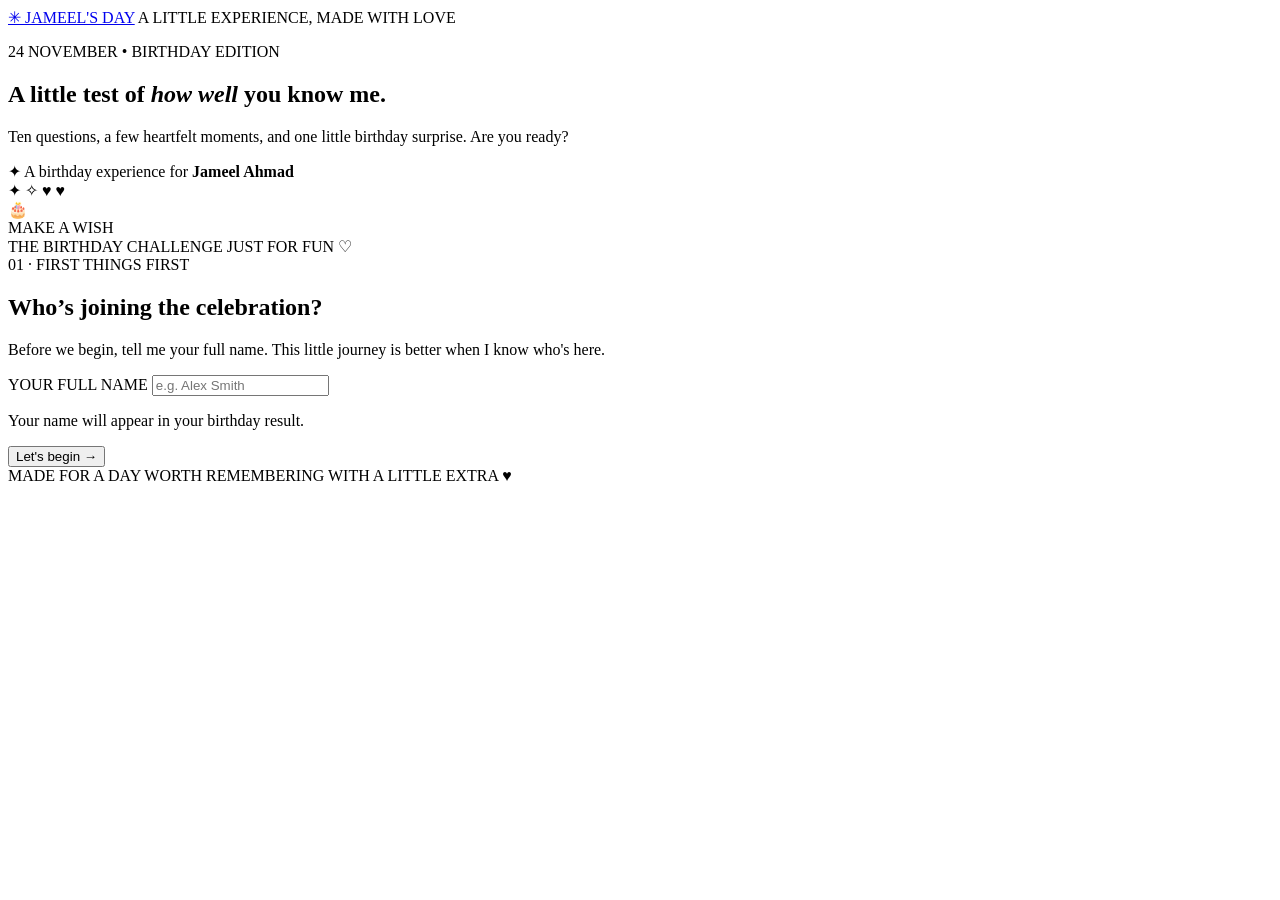
==== index.html @ 06c13abf "Create birthday experience website" ====
<!doctype html>
<html lang="en">
<head>
  <meta charset="utf-8">
  <meta name="viewport" content="width=device-width, initial-scale=1">
  <meta name="theme-color" content="#fff8f3">
  <meta name="description" content="A little birthday experience made for Jameel Ahmad.">
  <title>Jameel's Birthday — A Little Something Special</title>
  <link rel="preconnect" href="https://fonts.googleapis.com">
  <link rel="preconnect" href="https://fonts.gstatic.com" crossorigin>
  <link href="https://fonts.googleapis.com/css2?family=DM+Sans:wght@400;500;600;700&family=Playfair+Display:wght@500;600;700&display=swap" rel="stylesheet">
  <link rel="stylesheet" href="style.css">
  <script src="script.js" defer></script>
</head>
<body>
  <div class="ambient ambient-one"></div>
  <div class="ambient ambient-two"></div>
  <div id="confetti" class="confetti-layer" aria-hidden="true"></div>

  <div class="site-shell">
    <header class="topbar">
      <a class="wordmark" href="#" aria-label="Jameel's birthday home"><span class="wordmark-icon">✳</span> JAMEEL'S DAY</a>
      <span class="topbar-note">A LITTLE EXPERIENCE, MADE WITH LOVE</span>
    </header>

    <main>
      <section class="hero-row" aria-label="Birthday introduction">
        <div class="hero-copy">
          <p class="eyebrow"><span class="eyebrow-line"></span> 24 NOVEMBER <span class="eyebrow-dot">•</span> BIRTHDAY EDITION</p>
          <h1>A little test of <em>how well</em> you know me.</h1>
          <p class="hero-description">Ten questions, a few heartfelt moments, and one little birthday surprise. Are you ready?</p>
          <div class="hero-signature"><span class="signature-star">✦</span> A birthday experience for <strong>Jameel Ahmad</strong></div>
        </div>
        <div class="hero-art" aria-hidden="true">
          <div class="art-orbit orbit-one"></div>
          <div class="art-orbit orbit-two"></div>
          <span class="art-spark spark-one">✦</span>
          <span class="art-spark spark-two">✧</span>
          <span class="art-heart heart-one">♥</span>
          <span class="art-heart heart-two">♥</span>
          <div class="cake-plate"></div>
          <div class="cake-emoji">🎂</div>
          <div class="art-caption">MAKE A WISH</div>
        </div>
      </section>

      <section class="main-card">
        <div class="card-topline">
          <span><span class="live-dot"></span> THE BIRTHDAY CHALLENGE</span>
          <span class="card-topline-right">JUST FOR FUN <span>♡</span></span>
        </div>

        <section id="welcome-screen" class="screen active" aria-labelledby="welcome-title">
          <div class="screen-kicker">01 <span>·</span> FIRST THINGS FIRST</div>
          <h2 id="welcome-title">Who’s joining the celebration?</h2>
          <p class="section-intro">Before we begin, tell me your full name. This little journey is better when I know who's here.</p>
          <form id="welcome-form" class="name-form">
            <label for="visitor-name">YOUR FULL NAME</label>
            <input id="visitor-name" name="visitorName" type="text" maxlength="60" autocomplete="name" placeholder="e.g. Alex Smith" required>
            <p class="input-hint">Your name will appear in your birthday result.</p>
            <button class="button button-primary" type="submit">Let's begin <span>→</span></button>
          </form>
        </section>

        <section id="quiz-screen" class="screen" aria-labelledby="quiz-title" hidden>
          <div class="screen-kicker">02 <span>·</span> THE MEMORY TEST</div>
          <div class="progress-heading"><span id="quiz-count">QUESTION 1 OF 10</span><span id="quiz-percent">10%</span></div>
          <div class="progress-track"><div id="quiz-progress" class="progress-fill"></div></div>
          <h2 id="quiz-title">How well do you know Jameel?</h2>
          <p id="quiz-question" class="question-text"></p>
          <div id="quiz-options" class="options-list"></div>
          <p id="quiz-hint" class="selection-hint" aria-live="polite">Choose one answer to continue.</p>
          <div class="button-row">
            <button id="quiz-back" class="button button-quiet" type="button">← Back</button>
            <button id="quiz-next" class="button button-primary" type="button" disabled>Next question <span>→</span></button>
          </div>
        </section>

        <section id="bridge-screen" class="screen" aria-labelledby="bridge-title" hidden>
          <div class="bridge-icon">✧</div>
          <div class="screen-kicker centered">THE FIRST PART IS COMPLETE</div>
          <h2 id="bridge-title" class="centered">You made it through the memories.</h2>
          <p class="section-intro centered">Now let's leave the score behind for a moment. The next part is about appreciation, kindness, and the little things that matter.</p>
          <div class="bridge-stats"><strong id="bridge-score">0/10</strong><span>your knowledge score</span></div>
          <button id="to-care" class="button button-primary centered-button" type="button">Continue to the heart questions <span>→</span></button>
        </section>

        <section id="care-screen" class="screen" aria-labelledby="care-title" hidden>
          <div class="screen-kicker">03 <span>·</span> A LITTLE HEART CHECK</div>
          <div class="progress-heading"><span id="care-count">QUESTION 1 OF 5</span><span id="care-percent">20%</span></div>
          <div class="progress-track care-track"><div id="care-progress" class="progress-fill"></div></div>
          <h2 id="care-title">A few words from the heart.</h2>
          <p id="care-question" class="question-text"></p>
          <div id="care-options" class="options-list"></div>
          <div id="care-message-wrap" class="message-wrap" hidden>
            <label for="birthday-message">YOUR MESSAGE FOR JAMEEL</label>
            <textarea id="birthday-message" rows="4" maxlength="500" placeholder="Write a birthday wish, a favourite memory, or anything you would like him to know..."></textarea>
            <p class="input-hint">A few genuine words can mean a lot. This is optional.</p>
          </div>
          <p id="care-hint" class="selection-hint" aria-live="polite">Pick the answer that feels most like you.</p>
          <div class="button-row">
            <button id="care-back" class="button button-quiet" type="button">← Back</button>
            <button id="care-next" class="button button-primary" type="button" disabled>Next <span>→</span></button>
          </div>
        </section>

        <section id="final-screen" class="screen final-screen" aria-labelledby="final-title" hidden>
          <div class="final-flower">✿</div>
          <p class="screen-kicker centered">04 <span>·</span> THE BIRTHDAY FINALE</p>
          <p id="final-greeting" class="final-greeting">You did it!</p>
          <h2 id="final-title" class="centered">Thank you for being part of my story.</h2>
          <p id="final-score-copy" class="section-intro centered"></p>
          <div class="final-score"><span id="final-score">0/10</span><small>KNOWLEDGE SCORE</small></div>
          <div class="final-note">
            <span class="note-heart">♥</span>
            <p>More than a score, what matters is the kindness, memories, and good energy we share. Thank you for taking a moment to celebrate with me.</p>
            <strong>— Jameel Ahmad</strong>
          </div>
          <div class="final-actions">
            <button id="copy-results" class="button button-primary" type="button">Copy my answers <span>⧉</span></button>
            <button id="restart" class="button button-quiet" type="button">Start again ↻</button>
          </div>
          <p id="copy-status" class="copy-status" aria-live="polite"></p>
          <p class="privacy-note">This demo keeps answers in this browser tab only. They are not automatically sent to Jameel.</p>
        </section>
      </section>
    </main>

    <footer class="footer">
      <span>MADE FOR A DAY WORTH REMEMBERING</span>
      <span>WITH A LITTLE EXTRA ♥</span>
    </footer>
  </div>
</body>
</html>
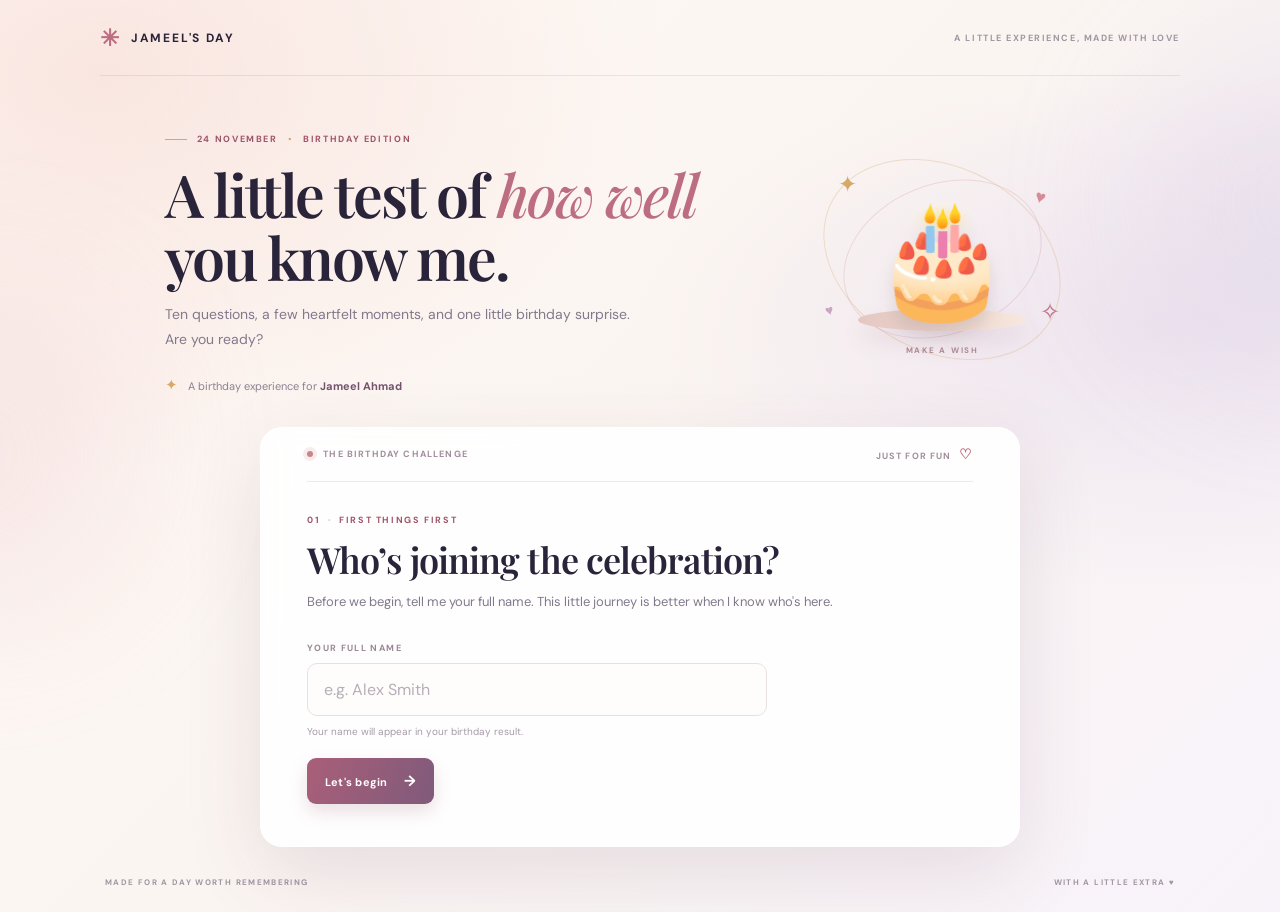
==== commit cd9a366b: "Add birthday score-saving status to final screen" ====
--- a/index.html
+++ b/index.html
@@ -121,6 +121,7 @@
             <button id="restart" class="button button-quiet" type="button">Start again ↻</button>
           </div>
           <p id="copy-status" class="copy-status" aria-live="polite"></p>
+          <p id="save-score-status" class="copy-status" aria-live="polite">Your score will be saved when online results are connected.</p>
           <p class="privacy-note">This demo keeps answers in this browser tab only. They are not automatically sent to Jameel.</p>
         </section>
       </section>
--- a/style.css
+++ b/style.css
@@ -0,0 +1,153 @@
+:root {
+  --ink: #29243a;
+  --muted: #82798c;
+  --plum: #74536f;
+  --rose: #bd6d82;
+  --rose-dark: #9f5369;
+  --gold: #d6a966;
+  --cream: #fffaf6;
+  --line: #eee5e4;
+  --white: #ffffff;
+  --shadow: 0 26px 80px rgba(83, 53, 74, .12);
+}
+* { box-sizing: border-box; }
+html { min-height: 100%; }
+body {
+  margin: 0;
+  min-height: 100vh;
+  color: var(--ink);
+  background:
+    radial-gradient(ellipse at 8% 8%, rgba(247, 222, 216, .72), transparent 34%),
+    radial-gradient(ellipse at 91% 36%, rgba(230, 218, 236, .62), transparent 32%),
+    linear-gradient(135deg, #fffaf6 0%, #fbf5f1 48%, #f8f3fa 100%);
+  font-family: "DM Sans", sans-serif;
+  overflow-x: hidden;
+}
+button, input, textarea { font: inherit; }
+button { cursor: pointer; }
+.ambient { position: fixed; z-index: -1; width: 330px; height: 330px; border-radius: 50%; filter: blur(75px); opacity: .23; pointer-events: none; }
+.ambient-one { background: #e9b7be; top: 32%; left: -190px; }
+.ambient-two { background: #c9b9df; right: -190px; top: 4%; }
+.site-shell { width: min(1080px, calc(100% - 48px)); margin: 0 auto; position: relative; }
+.topbar { height: 76px; display: flex; align-items: center; justify-content: space-between; border-bottom: 1px solid rgba(116, 83, 111, .12); }
+.wordmark { color: var(--ink); text-decoration: none; font-weight: 700; font-size: 12px; letter-spacing: .15em; display: inline-flex; align-items: center; gap: 10px; }
+.wordmark-icon { color: var(--rose); font-size: 23px; }
+.topbar-note, .footer { color: #a096a2; font-size: 9px; letter-spacing: .17em; font-weight: 700; }
+.hero-row { min-height: 310px; padding: 48px 6% 32px; display: grid; grid-template-columns: 1.25fr .75fr; align-items: center; gap: 28px; }
+.eyebrow, .screen-kicker { color: var(--rose-dark); font-size: 9px; font-weight: 700; letter-spacing: .18em; }
+.eyebrow { display: flex; align-items: center; gap: 10px; }
+.eyebrow-line { width: 22px; height: 1px; background: var(--gold); }
+.eyebrow-dot { color: var(--gold); }
+h1, h2 { font-family: "Playfair Display", Georgia, serif; font-weight: 600; }
+h1 { max-width: 580px; margin: 17px 0 14px; font-size: clamp(38px, 5vw, 59px); line-height: 1.07; letter-spacing: -.035em; }
+h1 em { color: var(--rose); font-weight: 500; }
+.hero-description { max-width: 470px; margin: 0; color: var(--muted); font-size: 14px; line-height: 1.8; }
+.hero-signature { margin-top: 22px; font-size: 11px; color: #8c8290; }
+.signature-star { color: var(--gold); margin-right: 7px; font-size: 15px; }
+.hero-signature strong { color: var(--plum); }
+.hero-art { min-height: 220px; position: relative; display: grid; place-items: center; }
+.art-orbit { position: absolute; border: 1px solid rgba(189, 109, 130, .19); border-radius: 50%; transform: rotate(-22deg); }
+.orbit-one { width: 205px; height: 150px; }
+.orbit-two { width: 250px; height: 185px; transform: rotate(28deg); border-color: rgba(214, 169, 102, .3); }
+.cake-plate { position: absolute; width: 168px; height: 22px; border-radius: 50%; background: linear-gradient(90deg, #e4c7c1, #f7e7dc); bottom: 38px; box-shadow: 0 12px 22px rgba(130, 86, 100, .12); }
+.cake-emoji { font-size: 112px; line-height: 1; z-index: 1; filter: drop-shadow(0 12px 8px rgba(80, 54, 60, .13)); animation: float 4s ease-in-out infinite; }
+.art-caption { position: absolute; bottom: 14px; color: #ad8793; letter-spacing: .22em; font-size: 8px; font-weight: 700; }
+.art-spark, .art-heart { position: absolute; z-index: 2; }
+.spark-one { color: var(--gold); font-size: 23px; top: 20px; left: 20%; }
+.spark-two { color: var(--rose); font-size: 24px; bottom: 42px; right: 16%; }
+.heart-one { color: #d78b9a; top: 36px; right: 20%; font-size: 18px; transform: rotate(15deg); }
+.heart-two { color: #c8a5c3; bottom: 50px; left: 16%; font-size: 14px; transform: rotate(-15deg); }
+@keyframes float { 0%,100% { transform: translateY(0) rotate(-2deg); } 50% { transform: translateY(-9px) rotate(2deg); } }
+.main-card { width: min(760px, 100%); margin: 0 auto 30px; background: rgba(255,255,255,.9); border: 1px solid rgba(255,255,255,.9); border-radius: 22px; box-shadow: var(--shadow); padding: 0 46px 42px; backdrop-filter: blur(14px); }
+.card-topline { display: flex; justify-content: space-between; align-items: center; height: 54px; border-bottom: 1px solid #f1e9e8; color: #a18e9a; font-size: 9px; font-weight: 700; letter-spacing: .13em; }
+.live-dot { display: inline-block; width: 6px; height: 6px; margin-right: 7px; border-radius: 50%; background: #c88689; box-shadow: 0 0 0 4px #f8eded; }
+.card-topline-right span { color: var(--rose); font-size: 14px; margin-left: 4px; }
+.screen { padding-top: 32px; animation: appear .35s ease both; }
+.screen[hidden] { display: none !important; }
+@keyframes appear { from { opacity: 0; transform: translateY(8px); } to { opacity: 1; transform: translateY(0); } }
+.screen-kicker { margin-bottom: 13px; }
+.screen-kicker span { color: var(--gold); padding: 0 4px; }
+h2 { font-size: clamp(27px, 4vw, 36px); line-height: 1.15; letter-spacing: -.025em; margin: 0 0 11px; }
+.section-intro { max-width: 560px; color: var(--muted); line-height: 1.75; font-size: 13px; margin: 0 0 25px; }
+.name-form { max-width: 460px; margin-top: 28px; }
+.name-form label, .message-wrap label { display: block; color: #9a8794; font-weight: 700; font-size: 9px; letter-spacing: .15em; margin-bottom: 9px; }
+.name-form input, .message-wrap textarea { width: 100%; border: 1px solid #e9dfe2; background: #fffdfc; color: var(--ink); border-radius: 10px; padding: 15px 16px; outline: none; transition: border .2s, box-shadow .2s; }
+.name-form input:focus, .message-wrap textarea:focus { border-color: #c88699; box-shadow: 0 0 0 4px rgba(200,134,153,.12); }
+.name-form input::placeholder, .message-wrap textarea::placeholder { color: #b7aeb7; }
+.input-hint { color: #a69aa6; font-size: 10px; margin: 8px 0 18px; line-height: 1.6; }
+.button { border: 0; border-radius: 9px; padding: 13px 18px; font-weight: 700; font-size: 11px; letter-spacing: .02em; transition: transform .2s, box-shadow .2s, background .2s; }
+.button:hover:not(:disabled) { transform: translateY(-2px); }
+.button:focus-visible, .option:focus-visible { outline: 3px solid rgba(189,109,130,.35); outline-offset: 3px; }
+.button-primary { color: white; background: linear-gradient(110deg, #a95f78, #805a7b); box-shadow: 0 8px 18px rgba(136, 82, 111, .18); }
+.button-primary:hover:not(:disabled) { box-shadow: 0 11px 22px rgba(136, 82, 111, .25); }
+.button-primary span { margin-left: 13px; font-size: 15px; }
+.button:disabled { opacity: .42; cursor: not-allowed; box-shadow: none; }
+.button-quiet { color: #8f8190; background: #f7f2f2; }
+.progress-heading { display: flex; justify-content: space-between; margin: 24px 0 8px; color: #a18b99; font-size: 9px; font-weight: 700; letter-spacing: .13em; }
+.progress-track { width: 100%; height: 5px; overflow: hidden; border-radius: 10px; background: #f2e9eb; margin-bottom: 25px; }
+.progress-fill { height: 100%; width: 10%; border-radius: inherit; background: linear-gradient(90deg, #c47f8e, #d9ad78); transition: width .3s ease; }
+.question-text { font-size: 17px; font-weight: 700; line-height: 1.5; margin: 18px 0 16px; color: #403649; }
+.options-list { display: grid; grid-template-columns: 1fr 1fr; gap: 10px; }
+.option { min-height: 54px; padding: 12px 14px; text-align: left; border-radius: 10px; border: 1px solid #eee5e7; color: #625968; background: #fffdfc; font-size: 12px; line-height: 1.45; transition: .18s ease; }
+.option:hover { border-color: #d9b1bd; background: #fff9f9; }
+.option.selected { border-color: #b86f85; background: #fbf0f2; color: #78485f; box-shadow: inset 0 0 0 1px #b86f85; }
+.option-mark { display: inline-grid; place-items: center; width: 22px; height: 22px; margin-right: 8px; border-radius: 7px; background: #f6eff1; color: #a97a8d; font-size: 9px; font-weight: 700; vertical-align: middle; }
+.option.selected .option-mark { color: white; background: #b86f85; }
+.selection-hint { min-height: 16px; color: #a99ba7; font-size: 10px; margin: 12px 0 17px; }
+.button-row { display: flex; justify-content: space-between; align-items: center; gap: 10px; }
+.care-track .progress-fill { background: linear-gradient(90deg, #bd7893, #b48db6); }
+.bridge-icon, .final-flower { display: grid; place-items: center; width: 62px; height: 62px; margin: 4px auto 20px; border-radius: 50%; color: #ac7186; font-size: 30px; background: #fbf0f1; border: 1px solid #f3e2e6; }
+.centered { text-align: center; }
+.bridge-screen { text-align: center; }
+.bridge-stats { width: max-content; margin: 22px auto 24px; display: flex; align-items: center; gap: 12px; padding: 12px 18px; border-radius: 12px; background: #fbf5f5; }
+.bridge-stats strong { font-family: "Playfair Display", Georgia, serif; color: var(--rose-dark); font-size: 27px; }
+.bridge-stats span { color: #958895; font-size: 10px; }
+.centered-button { display: block; margin: 0 auto; }
+.message-wrap { margin: 18px 0; }
+.message-wrap textarea { resize: vertical; line-height: 1.6; min-height: 110px; }
+.message-wrap .input-hint { margin-bottom: 0; }
+.final-screen { text-align: center; }
+.final-flower { color: #fff; background: linear-gradient(135deg, #bd8294, #94739b); font-size: 32px; box-shadow: 0 8px 24px rgba(149,103,132,.2); }
+.final-greeting { color: var(--rose-dark); font-weight: 700; font-size: 13px; margin: 0 0 9px; }
+.final-screen .section-intro { margin-left: auto; margin-right: auto; }
+.final-score { display: flex; width: 112px; height: 112px; margin: 20px auto 24px; border-radius: 50%; flex-direction: column; align-items: center; justify-content: center; background: linear-gradient(145deg, #fff5ed, #f8e9ef); border: 1px solid #f0dce2; }
+.final-score span { font-family: "Playfair Display", Georgia, serif; color: #9f5b73; font-size: 30px; font-weight: 700; }
+.final-score small { color: #a38e9c; font-size: 7px; letter-spacing: .12em; font-weight: 700; margin-top: 2px; }
+.final-note { max-width: 510px; margin: 0 auto 23px; padding: 19px 22px; border-radius: 13px; background: #fcf7f5; border: 1px solid #f2e9e5; }
+.note-heart { color: #c47b8c; font-size: 19px; }
+.final-note p { color: #786d7c; line-height: 1.75; font-size: 12px; margin: 7px 0 10px; }
+.final-note strong { color: #946477; font-family: "Playfair Display", Georgia, serif; font-size: 14px; }
+.final-actions { display: flex; justify-content: center; flex-wrap: wrap; gap: 10px; }
+.copy-status { min-height: 16px; color: #8d7288; font-size: 10px; margin: 11px 0 0; }
+.privacy-note { margin: 17px auto 0; max-width: 430px; color: #a99da7; font-size: 9px; line-height: 1.6; }
+.footer { display: flex; justify-content: space-between; padding: 0 5px 25px; font-size: 8px; }
+.confetti-layer { position: fixed; inset: 0; overflow: hidden; pointer-events: none; z-index: 10; }
+.confetti-piece { position: absolute; top: -15px; width: 8px; height: 13px; opacity: 0; animation: confetti-fall 3.6s ease-in forwards; }
+@keyframes confetti-fall { 0% { opacity: 1; transform: translate3d(0,-10px,0) rotate(0); } 100% { opacity: 0; transform: translate3d(var(--drift),110vh,0) rotate(760deg); } }
+@media (max-width: 700px) {
+  .site-shell { width: min(100% - 28px, 560px); }
+  .topbar { height: 62px; }
+  .topbar-note { font-size: 7px; letter-spacing: .1em; }
+  .hero-row { min-height: auto; padding: 34px 3% 24px; grid-template-columns: 1fr; gap: 3px; }
+  h1 { max-width: 480px; font-size: clamp(37px, 10vw, 51px); }
+  .hero-art { min-height: 155px; }
+  .cake-emoji { font-size: 84px; }
+  .cake-plate { bottom: 23px; width: 135px; }
+  .art-orbit.orbit-one { width: 160px; height: 120px; }
+  .art-orbit.orbit-two { width: 195px; height: 140px; }
+  .art-caption { bottom: 2px; }
+  .spark-one { top: 0; }
+  .spark-two { bottom: 20px; }
+  .heart-one { top: 8px; }
+  .heart-two { bottom: 20px; }
+  .main-card { padding: 0 22px 30px; border-radius: 17px; margin-bottom: 22px; }
+  .card-topline { height: 49px; font-size: 8px; }
+  .screen { padding-top: 26px; }
+  .options-list { grid-template-columns: 1fr; gap: 8px; }
+  .option { min-height: 48px; }
+  .question-text { font-size: 15px; }
+  .footer { font-size: 7px; letter-spacing: .1em; }
+}
+@media (prefers-reduced-motion: reduce) {
+  *, *::before, *::after { scroll-behavior: auto !important; animation-duration: .01ms !important; animation-iteration-count: 1 !important; transition-duration: .01ms !important; }
+}
